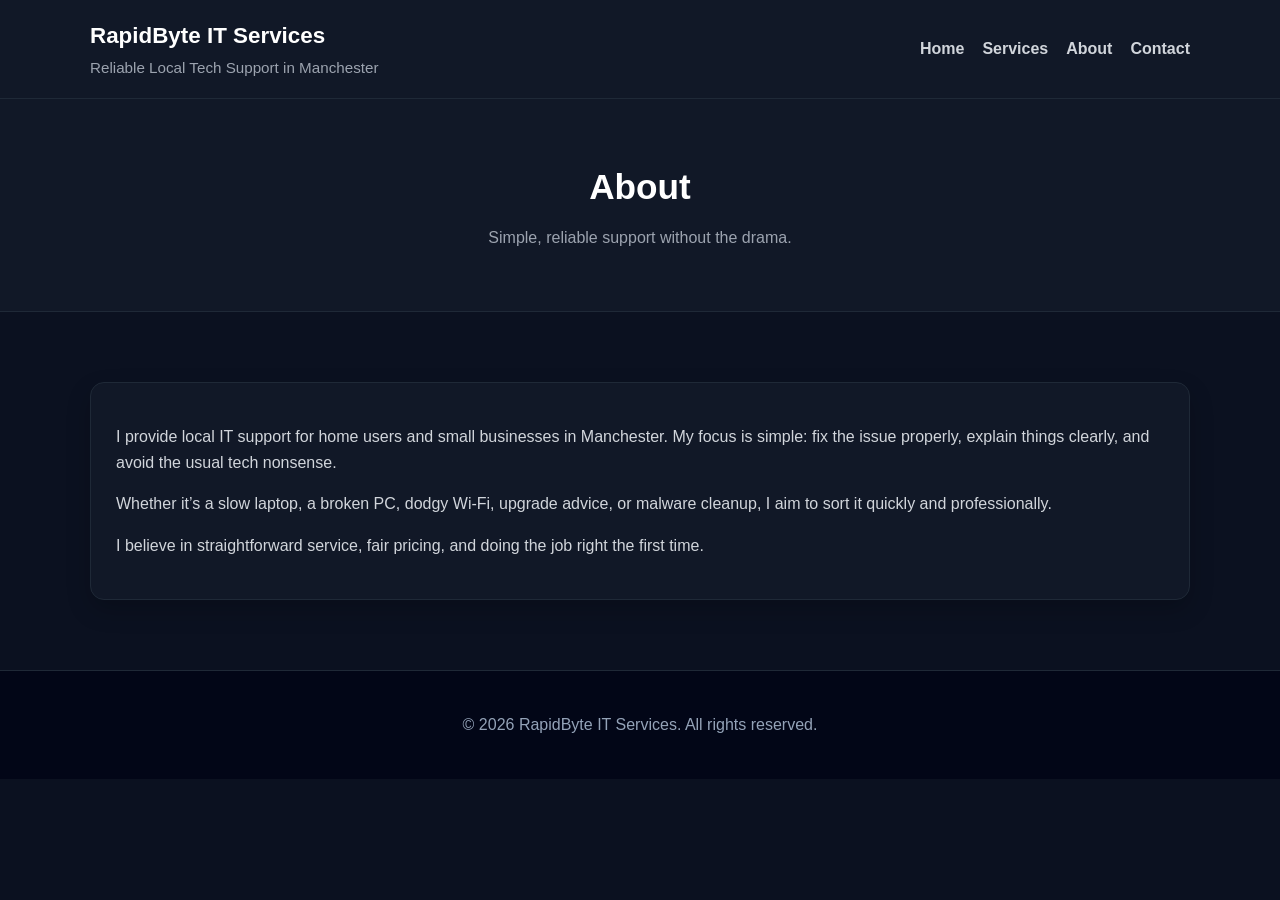
==== about.html @ 333ed22c "new" ====
<!DOCTYPE html>
<html lang="en">
<head>
    <meta charset="UTF-8">
    <meta name="viewport" content="width=device-width, initial-scale=1.0">
    <title>RapidByte IT Services | About</title>
    <link rel="stylesheet" href="style.css">
</head>
<body>

    <header class="site-header">
        <div class="container nav-container">
            <div class="brand">
                <div>
                    <h1>RapidByte IT Services</h1>
                    <p class="tagline">Reliable Local Tech Support in Manchester</p>
                </div>
            </div>

            <nav>
                <a href="index.html">Home</a>
                <a href="services.html">Services</a>
                <a href="about.html">About</a>
                <a href="contact.html">Contact</a>
            </nav>
        </div>
    </header>

    <section class="page-banner">
        <div class="container">
            <h2>About</h2>
            <p>Simple, reliable support without the drama.</p>
        </div>
    </section>

    <section>
        <div class="container about-box">
            <p>
                I provide local IT support for home users and small businesses in Manchester.
                My focus is simple: fix the issue properly, explain things clearly, and avoid the usual tech nonsense.
            </p>

            <p>
                Whether it’s a slow laptop, a broken PC, dodgy Wi-Fi, upgrade advice, or malware cleanup,
                I aim to sort it quickly and professionally.
            </p>

            <p>
                I believe in straightforward service, fair pricing, and doing the job right the first time.
            </p>
        </div>
    </section>

    <footer>
        <div class="container">
            <p>© 2026 RapidByte IT Services. All rights reserved.</p>
        </div>
    </footer>

    <script src="script.js"></script>
</body>
</html>
---- style.css ----
* {
    box-sizing: border-box;
}

body {
    margin: 0;
    font-family: Arial, sans-serif;
    background: #0b1120;
    color: #e5e7eb;
    line-height: 1.6;
}

.container {
    width: 90%;
    max-width: 1100px;
    margin: 0 auto;
}

.site-header {
    background: #111827;
    border-bottom: 1px solid #1f2937;
    position: sticky;
    top: 0;
    z-index: 1000;
}

.nav-container {
    display: flex;
    justify-content: space-between;
    align-items: center;
    gap: 20px;
    padding: 18px 0;
    flex-wrap: wrap;
}

.brand {
    display: flex;
    align-items: center;
    gap: 15px;
}

.logo {
    width: 60px;
    height: 60px;
    object-fit: contain;
    background: white;
    padding: 6px;
    border-radius: 12px;
}

.brand h1 {
    margin: 0;
    font-size: 1.4rem;
    color: #ffffff;
}

.tagline {
    margin: 2px 0 0;
    color: #9ca3af;
    font-size: 0.95rem;
}

nav {
    display: flex;
    gap: 18px;
    flex-wrap: wrap;
}

nav a {
    color: #d1d5db;
    text-decoration: none;
    font-weight: 600;
    transition: 0.3s;
}

nav a:hover {
    color: #38bdf8;
}

.hero {
    padding: 90px 0;
    text-align: center;
    background: linear-gradient(135deg, #0f172a, #1e293b);
}

.hero h2 {
    font-size: 2.7rem;
    margin-bottom: 15px;
    color: white;
}

.hero p {
    max-width: 750px;
    margin: 0 auto 20px;
    color: #cbd5e1;
    font-size: 1.1rem;
}

.hero-buttons {
    margin-top: 30px;
    display: flex;
    justify-content: center;
    gap: 15px;
    flex-wrap: wrap;
}

.btn {
    display: inline-block;
    padding: 14px 22px;
    border-radius: 10px;
    text-decoration: none;
    font-weight: 700;
    transition: 0.3s;
}

.btn-primary {
    background: #38bdf8;
    color: #0f172a;
}

.btn-primary:hover {
    background: #0ea5e9;
}

.btn-secondary {
    border: 1px solid #38bdf8;
    color: #38bdf8;
}

.btn-secondary:hover {
    background: #38bdf8;
    color: #0f172a;
}

.trust-text {
    margin-top: 25px;
    font-weight: bold;
    color: #93c5fd;
}

section {
    padding: 70px 0;
}

.page-banner {
    background: #111827;
    text-align: center;
    padding: 60px 0;
    border-bottom: 1px solid #1f2937;
}

.page-banner h2 {
    margin: 0 0 10px;
    font-size: 2.2rem;
    color: white;
}

.page-banner p {
    color: #9ca3af;
    margin: 0;
}

.card-grid {
    display: grid;
    grid-template-columns: repeat(auto-fit, minmax(260px, 1fr));
    gap: 20px;
}

.card,
.about-box,
.contact-box {
    background: #111827;
    border: 1px solid #1f2937;
    border-radius: 14px;
    padding: 25px;
    box-shadow: 0 10px 25px rgba(0, 0, 0, 0.2);
}

.card h3 {
    margin-top: 0;
    color: #38bdf8;
}

.card p,
.about-box p,
.contact-box p {
    color: #d1d5db;
}

.contact-box a {
    color: #38bdf8;
    text-decoration: none;
}

.contact-box a:hover {
    text-decoration: underline;
}

footer {
    background: #020617;
    border-top: 1px solid #1f2937;
    text-align: center;
    padding: 25px 0;
    color: #94a3b8;
}
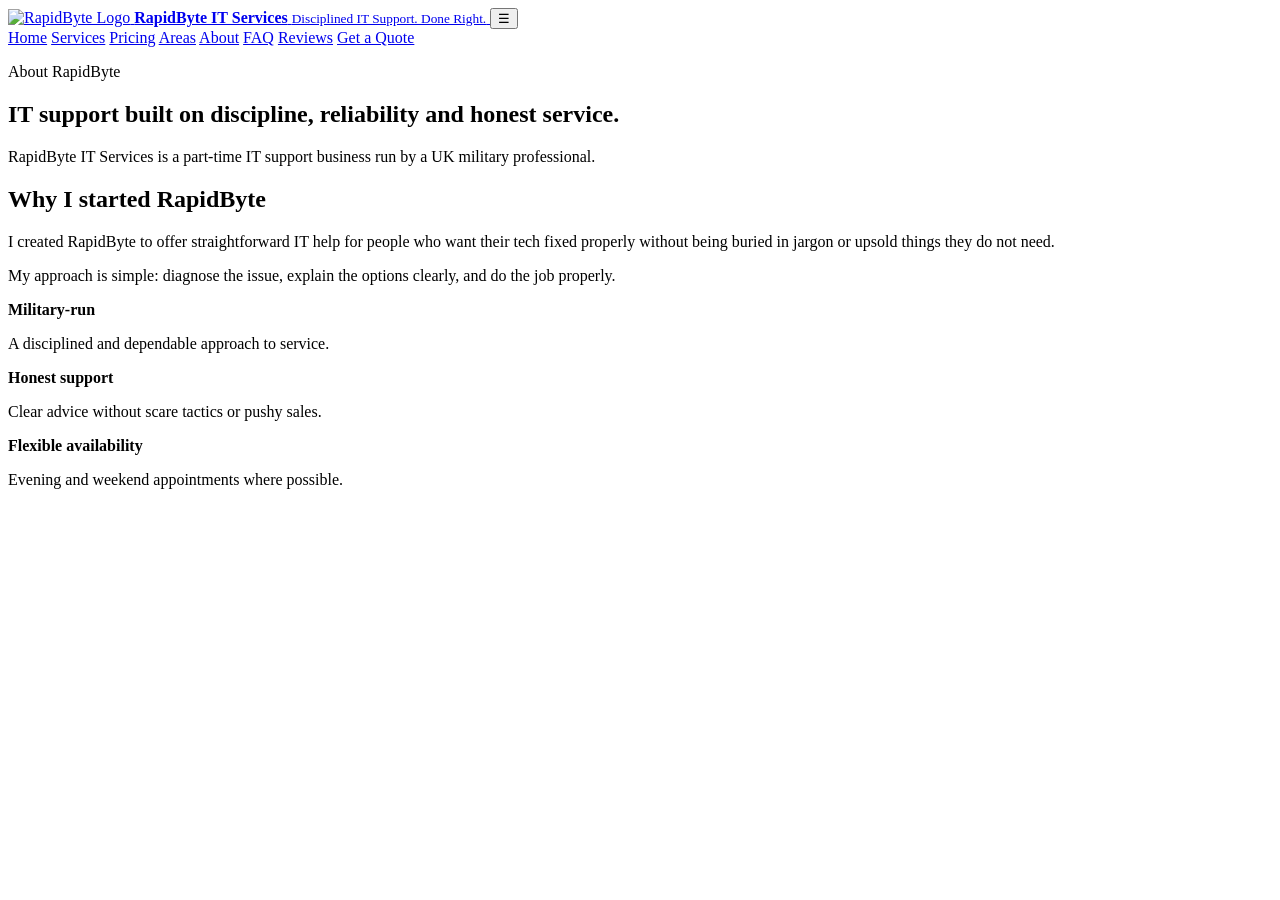
==== commit 11dc8175: "Add files via upload" ====
--- a/about.html
+++ b/about.html
@@ -1,62 +1,74 @@
 <!DOCTYPE html>
 <html lang="en">
 <head>
-    <meta charset="UTF-8">
-    <meta name="viewport" content="width=device-width, initial-scale=1.0">
-    <title>RapidByte IT Services | About</title>
-    <link rel="stylesheet" href="style.css">
+  <meta charset="UTF-8" />
+  <meta name="viewport" content="width=device-width, initial-scale=1.0" />
+  <meta name="description" content="RapidByte IT Services provides PC repairs, laptop repairs, upgrades, Wi-Fi support and honest IT help across Portsmouth, Crewe and Manchester." />
+  <title>RapidByte IT Services | PC & Laptop Repairs</title>
+  <link rel="stylesheet" href="css/style.css" />
+  <script defer src="js/main.js"></script>
 </head>
-<body>
 
-    <header class="site-header">
-        <div class="container nav-container">
-            <div class="brand">
-                <div>
-                    <h1>RapidByte IT Services</h1>
-                    <p class="tagline">Reliable Local Tech Support in Manchester</p>
-                </div>
-            </div>
+<header class="site-header">
+  <div class="container nav-wrap">
+    <a href="index.html" class="brand">
+  <img src="images/logo.png" alt="RapidByte Logo" style="height:80px;">
+      <span>
+        <strong>RapidByte IT Services</strong>
+        <small>Disciplined IT Support. Done Right.</small>
+      </span>
+    </a>
 
-            <nav>
-                <a href="index.html">Home</a>
-                <a href="services.html">Services</a>
-                <a href="about.html">About</a>
-                <a href="contact.html">Contact</a>
-            </nav>
+    <button class="menu-toggle" id="menuToggle">☰</button>
+
+    <nav class="site-nav" id="siteNav">
+      <a href="index.html">Home</a>
+      <a href="services.html">Services</a>
+      <a href="pricing.html">Pricing</a>
+      <a href="areas.html">Areas</a>
+      <a href="about.html"class="active">About</a>
+      <a href="faq.html">FAQ</a>
+      <a href="reviews.html">Reviews</a>
+      <a href="contact.html" class="nav-cta">Get a Quote</a>
+    </nav>
+  </div>
+</header>
+<main>
+  <section class="page-hero">
+    <div class="container">
+      <p class="eyebrow">About RapidByte</p>
+      <h1>IT support built on discipline, reliability and honest service.</h1>
+      <p>RapidByte IT Services is a part-time IT support business run by a UK military professional.</p>
+    </div>
+  </section>
+
+  <section class="section">
+    <div class="container split">
+      <div>
+        <h2>Why I started RapidByte</h2>
+        <p>
+          I created RapidByte to offer straightforward IT help for people who want their tech fixed properly
+          without being buried in jargon or upsold things they do not need.
+        </p>
+        <p>
+          My approach is simple: diagnose the issue, explain the options clearly, and do the job properly.
+        </p>
+      </div>
+
+      <div class="feature-list">
+        <div>
+          <strong>Military-run</strong>
+          <p>A disciplined and dependable approach to service.</p>
         </div>
-    </header>
-
-    <section class="page-banner">
-        <div class="container">
-            <h2>About</h2>
-            <p>Simple, reliable support without the drama.</p>
+        <div>
+          <strong>Honest support</strong>
+          <p>Clear advice without scare tactics or pushy sales.</p>
         </div>
-    </section>
-
-    <section>
-        <div class="container about-box">
-            <p>
-                I provide local IT support for home users and small businesses in Manchester.
-                My focus is simple: fix the issue properly, explain things clearly, and avoid the usual tech nonsense.
-            </p>
-
-            <p>
-                Whether it’s a slow laptop, a broken PC, dodgy Wi-Fi, upgrade advice, or malware cleanup,
-                I aim to sort it quickly and professionally.
-            </p>
-
-            <p>
-                I believe in straightforward service, fair pricing, and doing the job right the first time.
-            </p>
+        <div>
+          <strong>Flexible availability</strong>
+          <p>Evening and weekend appointments where possible.</p>
         </div>
-    </section>
-
-    <footer>
-        <div class="container">
-            <p>© 2026 RapidByte IT Services. All rights reserved.</p>
-        </div>
-    </footer>
-
-    <script src="script.js"></script>
-</body>
-</html>+      </div>
+    </div>
+  </section>
+</main>
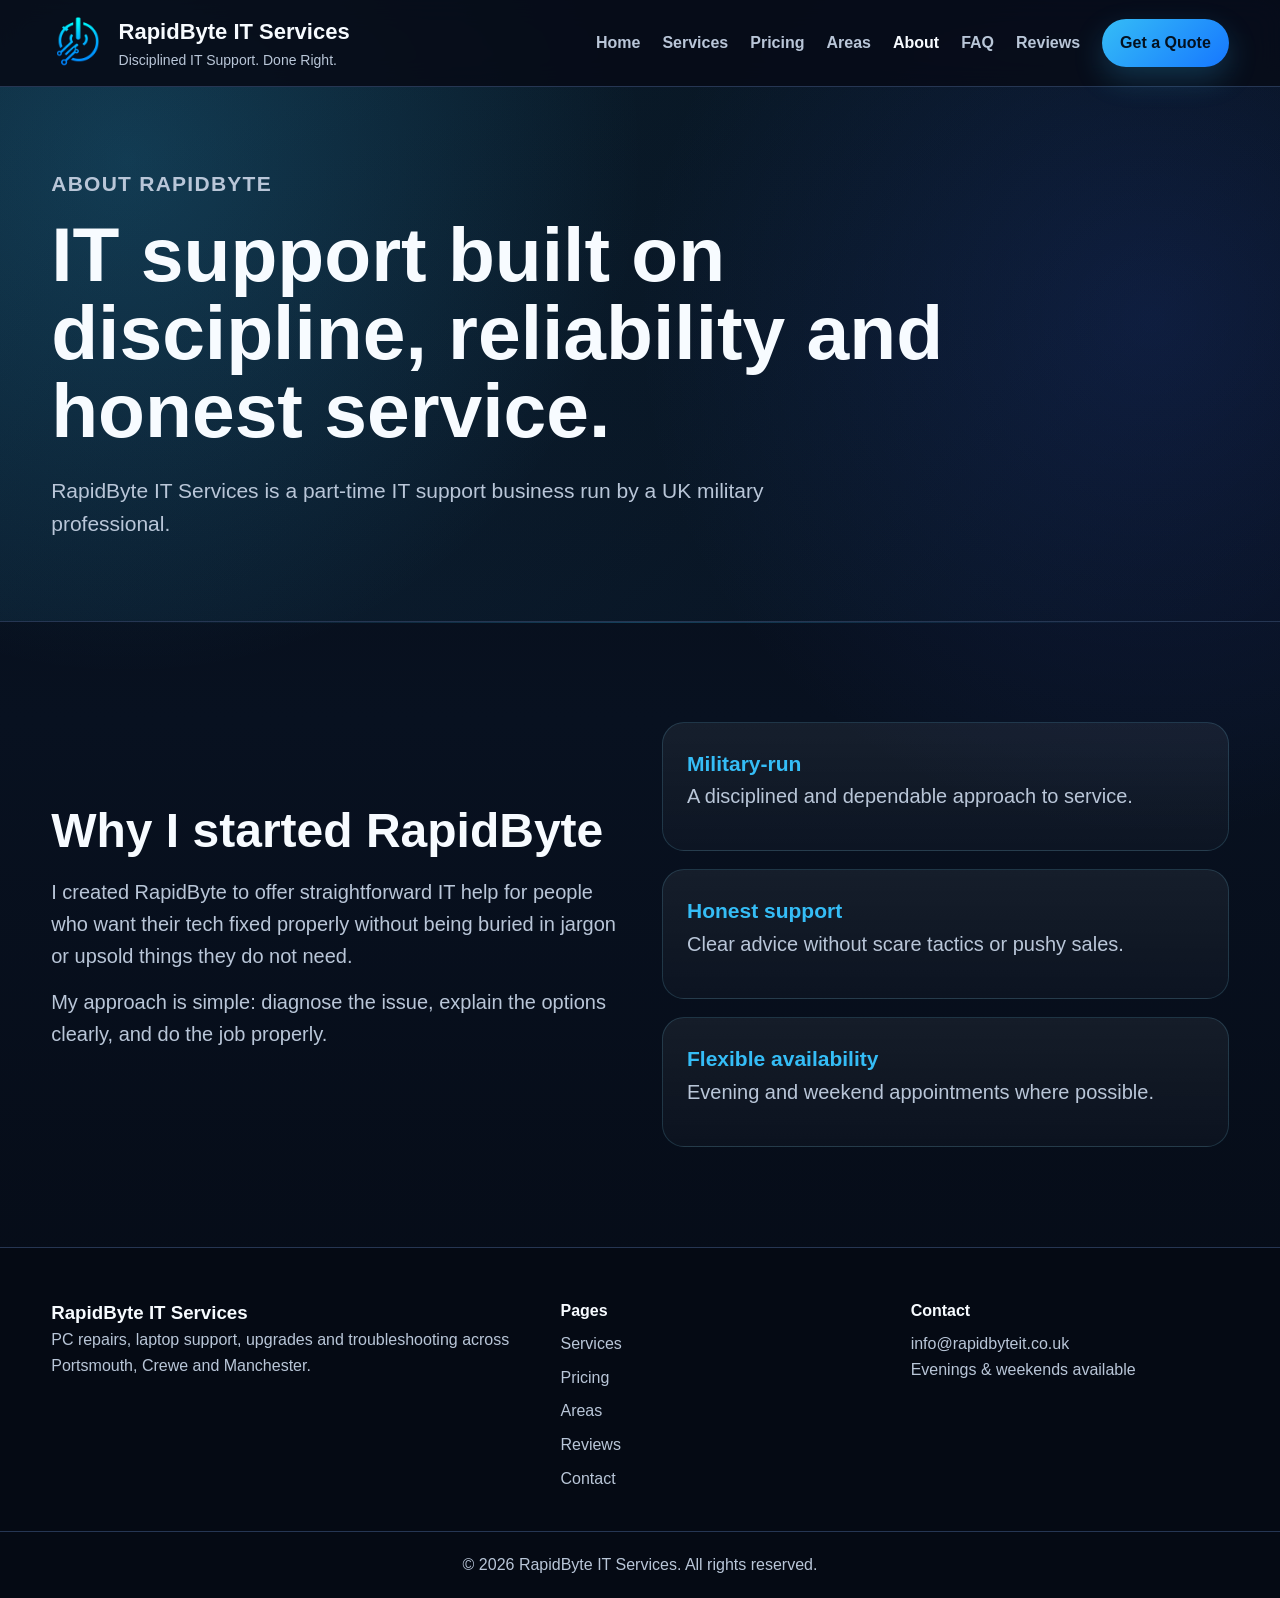
==== commit 40c144f6: "Add files via upload" ====
--- a/about.html
+++ b/about.html
@@ -71,4 +71,32 @@
       </div>
     </div>
   </section>
-</main>+</main>
+
+<footer class="site-footer">
+  <div class="container footer-grid">
+    <div>
+      <h3>RapidByte IT Services</h3>
+      <p>PC repairs, laptop support, upgrades and troubleshooting across Portsmouth, Crewe and Manchester.</p>
+    </div>
+
+    <div>
+      <h4>Pages</h4>
+      <a href="services.html">Services</a>
+      <a href="pricing.html">Pricing</a>
+      <a href="areas.html">Areas</a>
+      <a href="reviews.html">Reviews</a>
+      <a href="contact.html">Contact</a>
+    </div>
+
+    <div>
+      <h4>Contact</h4>
+      <a href="mailto:info@rapidbyteit.co.uk">info@rapidbyteit.co.uk</a>
+      <p>Evenings & weekends available</p>
+    </div>
+  </div>
+
+  <div class="footer-bottom">
+    © 2026 RapidByte IT Services. All rights reserved.
+  </div>
+</footer>
--- a/css/style.css
+++ b/css/style.css
@@ -0,0 +1,886 @@
+:root {
+  --bg: #050a14;
+  --bg-soft: #0d1526;
+  --panel: rgba(17, 27, 46, 0.82);
+  --panel-2: #15223a;
+  --border: #263653;
+  --text: #f7fbff;
+  --muted: #b9c6d8;
+  --accent: #35bdf6;
+  --accent-2: #7ee1ff;
+  --radius: 22px;
+  --shadow: 0 24px 70px rgba(0, 0, 0, 0.28);
+}
+
+* {
+  box-sizing: border-box;
+  margin: 0;
+  padding: 0;
+}
+
+html {
+  scroll-behavior: smooth;
+}
+
+body {
+  font-family: Arial, Helvetica, sans-serif;
+  background:
+    radial-gradient(circle at 10% 10%, rgba(53, 189, 246, 0.18), transparent 28%),
+    radial-gradient(circle at 90% 20%, rgba(58, 99, 255, 0.14), transparent 30%),
+    linear-gradient(180deg, #050a14 0%, #081120 45%, #050a14 100%);
+  color: var(--text);
+  line-height: 1.6;
+  overflow-x: hidden;
+}
+
+a {
+  color: inherit;
+  text-decoration: none;
+}
+
+.container {
+  width: min(92%, 1380px);
+  margin: 0 auto;
+}
+
+/* Header */
+
+.site-header {
+  position: sticky;
+  top: 0;
+  z-index: 100;
+  background: rgba(7, 13, 26, 0.88);
+  backdrop-filter: blur(14px);
+  border-bottom: 1px solid var(--border);
+}
+
+.nav-wrap {
+  min-height: 86px;
+  display: flex;
+  align-items: center;
+  justify-content: space-between;
+  gap: 28px;
+}
+
+.brand {
+  display: flex;
+  align-items: center;
+  gap: 14px;
+}
+
+.brand-mark {
+  width: 46px;
+  height: 46px;
+  display: grid;
+  place-items: center;
+  border-radius: 14px;
+  background: linear-gradient(135deg, var(--accent), #1677ff);
+  color: #03101c;
+  font-weight: 900;
+  box-shadow: 0 12px 30px rgba(53, 189, 246, 0.25);
+}
+
+.brand strong {
+  display: block;
+  font-size: 22px;
+}
+
+.brand small {
+  display: block;
+  color: var(--muted);
+  font-size: 14px;
+}
+
+.site-nav {
+  display: flex;
+  align-items: center;
+  gap: 22px;
+  font-weight: 700;
+}
+
+.site-nav a {
+  color: var(--muted);
+}
+
+.site-nav a:hover,
+.site-nav .active {
+  color: var(--text);
+}
+
+.nav-cta {
+  padding: 11px 18px;
+  border-radius: 999px;
+  background: linear-gradient(135deg, var(--accent), #1677ff);
+  color: #04111f !important;
+  box-shadow: 0 12px 30px rgba(53, 189, 246, 0.22);
+}
+
+.menu-toggle {
+  display: none;
+  background: none;
+  border: 1px solid var(--border);
+  color: var(--text);
+  padding: 8px 12px;
+  border-radius: 10px;
+  font-size: 24px;
+}
+
+/* Hero */
+
+.hero {
+  padding: 110px 0;
+}
+
+.hero-grid {
+  display: grid;
+  grid-template-columns: 1.3fr 0.7fr;
+  gap: 42px;
+  align-items: center;
+}
+
+.eyebrow {
+  color: var(--accent);
+  font-weight: 800;
+  letter-spacing: 0.06em;
+  text-transform: uppercase;
+  font-size: 14px;
+  margin-bottom: 14px;
+}
+
+h1 {
+  font-size: clamp(44px, 6vw, 78px);
+  line-height: 1.02;
+  max-width: 900px;
+  margin-bottom: 24px;
+}
+
+h2 {
+  font-size: clamp(32px, 4vw, 48px);
+  line-height: 1.1;
+  margin-bottom: 18px;
+}
+
+.hero-text {
+  font-size: 22px;
+  max-width: 780px;
+  color: var(--muted);
+  margin-bottom: 32px;
+}
+
+.hero-actions {
+  display: flex;
+  flex-wrap: wrap;
+  gap: 16px;
+  margin-bottom: 28px;
+}
+
+.stars {
+  color: #ffd166;
+  font-size: 22px;
+  letter-spacing: 2px;
+  margin-bottom: 14px;
+  position: relative;
+  z-index: 1;
+}
+
+.review-cta {
+  display: flex;
+  justify-content: space-between;
+  align-items: center;
+  gap: 40px;
+}
+
+.rating-badge {
+  display: inline-block;
+  background: rgba(255, 209, 102, 0.12);
+  color: #ffd166;
+  padding: 6px 12px;
+  border-radius: 999px;
+  font-size: 14px;
+  font-weight: 700;
+  margin-bottom: 12px;
+  border: 1px solid rgba(255, 209, 102, 0.25);
+}
+
+@media (max-width: 900px) {
+  .review-cta {
+    flex-direction: column;
+    text-align: center;
+  }
+
+  .review-button-wrap {
+    margin-top: 20px;
+  }
+}
+
+.review-card strong {
+  color: var(--accent);
+  position: relative;
+  z-index: 1;
+}
+
+.review-card .rating-badge {
+  margin-bottom: 18px;
+}
+
+.review-button-wrap {
+  display: flex;
+  align-items: center;
+  justify-content: center;
+  min-width: 260px;
+}
+
+.review-card strong {
+  color: var(--accent);
+  position: relative;
+  z-index: 1;
+}
+
+.btn {
+  display: inline-flex;
+  align-items: center;
+  justify-content: center;
+  min-height: 54px;
+  padding: 0 24px;
+  border-radius: 14px;
+  font-weight: 900;
+  transition: 0.2s ease;
+}
+
+.btn:active {
+  transform: scale(0.97);
+}
+
+.btn:hover {
+  transform: translateY(-2px);
+}
+
+.btn-primary {
+  background: linear-gradient(135deg, #35bdf6, #1677ff);
+  color: #04111f;
+  box-shadow: 0 18px 40px rgba(53, 189, 246, 0.25);
+  position: relative;
+  overflow: hidden;
+}
+
+.btn-primary::after {
+  content: "";
+  position: absolute;
+  top: 0;
+  left: -80%;
+  width: 50%;
+  height: 100%;
+  background: linear-gradient(90deg, transparent, rgba(255,255,255,0.35), transparent);
+  transform: skewX(-20deg);
+  transition: 0.5s;
+}
+
+.btn-primary:hover::after {
+  left: 130%;
+}
+
+.btn-secondary {
+  border: 1px solid rgba(126, 225, 255, 0.22);
+  background: rgba(255,255,255,0.03);
+  color: var(--text);
+}
+
+.btn-secondary:hover {
+  border-color: rgba(53,189,246,0.65);
+  background: rgba(53,189,246,0.08);
+}
+
+.trust-row {
+  display: flex;
+  flex-wrap: wrap;
+  gap: 12px;
+}
+
+.trust-row span {
+  border: 1px solid rgba(126, 225, 255, 0.16);
+  background: rgba(255,255,255,0.035);
+  padding: 10px 14px;
+  border-radius: 999px;
+  color: var(--muted);
+  font-weight: 700;
+}
+
+.hero-card {
+  background:
+    linear-gradient(180deg, rgba(53, 189, 246, 0.16), rgba(255,255,255,0.03)),
+    rgba(17, 27, 46, 0.82);
+  border: 1px solid rgba(126, 225, 255, 0.22);
+  border-radius: 26px;
+  padding: 38px;
+  box-shadow:
+    0 30px 90px rgba(0, 0, 0, 0.42),
+    inset 0 1px 0 rgba(255,255,255,0.08);
+  backdrop-filter: blur(18px);
+}
+
+.hero-card h2 {
+  font-size: 28px;
+}
+
+.hero-card ul {
+  list-style: none;
+  margin: 22px 0;
+}
+
+.hero-card li {
+  padding: 12px 0;
+  border-bottom: 1px solid rgba(126, 225, 255, 0.12);
+  color: var(--muted);
+}
+
+.hero-card li::before {
+  content: "✓";
+  color: var(--accent);
+  font-weight: 900;
+  margin-right: 10px;
+}
+
+.mini-link {
+  color: var(--accent);
+  font-weight: 900;
+}
+
+/* Trust Strip */
+
+.trust-strip {
+  padding: 28px 0;
+  background: rgba(255,255,255,0.025);
+  border-top: 1px solid var(--border);
+  border-bottom: 1px solid var(--border);
+}
+
+.trust-strip-grid {
+  display: grid;
+  grid-template-columns: repeat(4, 1fr);
+  gap: 18px;
+}
+
+.trust-strip-grid > div {
+  padding: 18px;
+  border-radius: 18px;
+  background: rgba(255,255,255,0.035);
+  border: 1px solid rgba(126,225,255,0.12);
+}
+
+.trust-strip strong {
+  display: block;
+  color: var(--accent);
+  font-size: 18px;
+}
+
+.trust-strip span {
+  color: var(--muted);
+  font-size: 15px;
+}
+
+/* Sections */
+
+.section {
+  padding: 100px 0;
+  position: relative;
+}
+
+.section::before {
+  content: "";
+  position: absolute;
+  top: 0;
+  left: 8%;
+  right: 8%;
+  height: 1px;
+  background: linear-gradient(90deg, transparent, rgba(53,189,246,0.28), transparent);
+}
+
+.alt {
+  background: rgba(255,255,255,0.025);
+  border-top: 1px solid var(--border);
+  border-bottom: 1px solid var(--border);
+}
+
+.section-head {
+  max-width: 760px;
+  margin-bottom: 36px;
+}
+
+.section-head p:last-child {
+  color: var(--muted);
+  font-size: 20px;
+}
+
+/* Cards */
+
+.card-grid {
+  display: grid;
+  gap: 24px;
+}
+
+.card-grid.four {
+  grid-template-columns: repeat(4, 1fr);
+}
+
+.card-grid.three {
+  grid-template-columns: repeat(3, 1fr);
+}
+
+.card-grid.two {
+  grid-template-columns: repeat(2, 1fr);
+}
+
+.card:hover {
+  transform: translateY(-7px) scale(1.01);
+  box-shadow:
+    0 30px 80px rgba(0, 0, 0, 0.4),
+    0 0 25px rgba(53,189,246,0.15);
+}
+
+.card:nth-child(1) { animation-delay: 0.1s; }
+.card:nth-child(2) { animation-delay: 0.2s; }
+.card:nth-child(3) { animation-delay: 0.3s; }
+.card:nth-child(4) { animation-delay: 0.4s; }
+
+.card {
+  min-height: 250px;
+  background: linear-gradient(180deg, rgba(255,255,255,0.06), rgba(255,255,255,0.025));
+  border: 1px solid rgba(126, 225, 255, 0.16);
+  border-radius: 22px;
+  padding: 32px;
+  box-shadow: 0 24px 70px rgba(0, 0, 0, 0.28);
+  backdrop-filter: blur(14px);
+  transition: 0.25s ease;
+  position: relative;
+  overflow: hidden;
+}
+
+.card::before {
+  content: "";
+  position: absolute;
+  inset: 0;
+  background: linear-gradient(135deg, rgba(53,189,246,0.14), transparent 45%);
+  opacity: 0;
+  transition: 0.25s ease;
+}
+
+.card:hover {
+  transform: translateY(-7px);
+  border-color: rgba(53, 189, 246, 0.65);
+}
+
+.card:hover::before {
+  opacity: 1;
+}
+
+.card h3,
+.card p,
+.card a {
+  position: relative;
+  z-index: 1;
+}
+
+.card h3 {
+  color: var(--accent);
+  font-size: 24px;
+  margin-bottom: 16px;
+}
+
+.card p {
+  color: var(--muted);
+  font-size: 18px;
+  margin-bottom: 18px;
+}
+
+.card a {
+  color: var(--accent);
+  font-weight: 900;
+}
+
+.card-icon {
+  display: inline-grid;
+  place-items: center;
+  width: 42px;
+  height: 42px;
+  margin-right: 10px;
+  border-radius: 12px;
+  background: rgba(53,189,246,0.12);
+  border: 1px solid rgba(53,189,246,0.25);
+}
+
+/* Steps */
+
+.steps {
+  display: grid;
+  grid-template-columns: repeat(3, 1fr);
+  gap: 24px;
+}
+
+.step {
+  background: linear-gradient(180deg, rgba(255,255,255,0.06), rgba(255,255,255,0.025));
+  border: 1px solid rgba(126, 225, 255, 0.16);
+  border-radius: 22px;
+  padding: 32px;
+  box-shadow: var(--shadow);
+}
+
+.step span {
+  display: inline-block;
+  color: var(--accent);
+  font-size: 42px;
+  font-weight: 900;
+  margin-bottom: 12px;
+}
+
+.step h3 {
+  font-size: 24px;
+  margin-bottom: 12px;
+}
+
+.step p {
+  color: var(--muted);
+  font-size: 18px;
+}
+
+/* Split / Feature List */
+
+.split {
+  display: grid;
+  grid-template-columns: 1fr 1fr;
+  gap: 44px;
+  align-items: center;
+}
+
+.split p {
+  color: var(--muted);
+  font-size: 20px;
+  margin-bottom: 14px;
+}
+
+.feature-list {
+  display: grid;
+  gap: 18px;
+}
+
+.feature-list div {
+  background: linear-gradient(180deg, rgba(255,255,255,0.06), rgba(255,255,255,0.025));
+  border: 1px solid rgba(126, 225, 255, 0.16);
+  border-radius: 22px;
+  padding: 24px;
+}
+
+.feature-list strong {
+  color: var(--accent);
+  font-size: 21px;
+}
+
+/* CTA */
+
+.cta-band {
+  padding: 80px 0;
+  background:
+    linear-gradient(135deg, rgba(53, 189, 246, 0.18), rgba(22, 119, 255, 0.1)),
+    var(--panel-2);
+  border-top: 1px solid var(--border);
+}
+
+.cta-content {
+  display: flex;
+  align-items: center;
+  justify-content: space-between;
+  gap: 28px;
+}
+
+.cta-content p {
+  color: var(--muted);
+  font-size: 20px;
+}
+
+/* Page Hero */
+
+.page-hero {
+  padding: 80px 0;
+  background: linear-gradient(135deg, rgba(53,189,246,0.12), transparent);
+  border-bottom: 1px solid var(--border);
+}
+
+.page-hero p {
+  color: var(--muted);
+  font-size: 21px;
+  max-width: 820px;
+}
+
+/* Pricing */
+
+.price-card {
+  background: linear-gradient(180deg, rgba(255,255,255,0.06), rgba(255,255,255,0.025));
+  border: 1px solid rgba(126, 225, 255, 0.16);
+  border-radius: 22px;
+  padding: 32px;
+  box-shadow: var(--shadow);
+}
+
+.price {
+  font-size: 42px;
+  color: var(--accent);
+  font-weight: 900;
+  margin: 14px 0;
+}
+
+.price-card ul {
+  margin-left: 20px;
+  color: var(--muted);
+}
+
+/* Contact Form */
+
+.form-box {
+  background: linear-gradient(180deg, rgba(255,255,255,0.06), rgba(255,255,255,0.025));
+  border: 1px solid rgba(126, 225, 255, 0.16);
+  border-radius: 22px;
+  padding: 34px;
+  box-shadow: var(--shadow);
+}
+
+.form-grid {
+  display: grid;
+  gap: 18px;
+}
+
+label {
+  font-weight: 800;
+}
+
+input,
+textarea,
+select {
+  width: 100%;
+  margin-top: 8px;
+  padding: 15px;
+  border-radius: 12px;
+  border: 1px solid rgba(126, 225, 255, 0.16);
+  background: #081225;
+  color: var(--text);
+  font-size: 16px;
+}
+
+textarea {
+  min-height: 160px;
+  resize: vertical;
+}
+
+/* FAQ */
+
+.faq-item {
+  border-bottom: 1px solid var(--border);
+  padding: 22px 0;
+}
+
+.faq-item h3 {
+  color: var(--accent);
+  margin-bottom: 8px;
+}
+
+.faq-item p {
+  color: var(--muted);
+  font-size: 18px;
+}
+
+/* Footer */
+
+.site-footer {
+  background: #050a14;
+  border-top: 1px solid var(--border);
+  padding-top: 50px;
+}
+
+.footer-grid {
+  display: grid;
+  grid-template-columns: 1.5fr 1fr 1fr;
+  gap: 32px;
+}
+
+.site-footer p,
+.site-footer a {
+  color: var(--muted);
+}
+
+.site-footer a {
+  display: block;
+  margin-top: 8px;
+}
+
+.footer-bottom {
+  text-align: center;
+  color: var(--muted);
+  border-top: 1px solid var(--border);
+  margin-top: 40px;
+  padding: 20px;
+}
+
+/* Animations */
+
+@keyframes fadeUp {
+  from {
+    opacity: 0;
+    transform: translateY(22px);
+  }
+  to {
+    opacity: 1;
+    transform: translateY(0);
+  }
+}
+
+.hero-copy,
+.hero-card,
+.card,
+.step,
+.price-card,
+.form-box {
+  animation: fadeUp 0.7s ease both;
+}
+
+/* Mobile */
+
+@media (max-width: 1000px) {
+  .hero-grid,
+  .split,
+  .cta-content {
+    grid-template-columns: 1fr;
+    display: grid;
+  }
+
+  .card-grid.four,
+  .card-grid.three,
+  .card-grid.two,
+  .steps,
+  .footer-grid,
+  .trust-strip-grid {
+    grid-template-columns: 1fr;
+  }
+
+  .menu-toggle {
+    display: block;
+  }
+
+  .site-nav {
+    display: none;
+    position: absolute;
+    top: 86px;
+    left: 0;
+    right: 0;
+    background: #070d1a;
+    border-bottom: 1px solid var(--border);
+    padding: 20px;
+    flex-direction: column;
+  }
+
+  .site-nav.open {
+    display: flex;
+  }
+
+  h1 {
+    font-size: 42px;
+  }
+
+  .hero {
+    padding: 70px 0;
+  }
+
+  @media (max-width: 1000px) {
+  .menu-toggle {
+    display: block;
+  }
+
+  .site-nav {
+    display: none;
+    position: absolute;
+    top: 86px;
+    left: 0;
+    right: 0;
+    background: #070d1a;
+    border-bottom: 1px solid var(--border);
+    padding: 20px;
+    flex-direction: column;
+  }
+
+  .site-nav.open {
+    display: flex;
+  }
+  /* =========================
+   NAV / DROPDOWN IMPROVEMENTS
+========================= */
+
+/* Make menu button clickable */
+.menu-toggle {
+  cursor: pointer;
+  transition: 0.2s ease;
+}
+
+/* Optional hover for menu button */
+.menu-toggle:hover {
+  background: rgba(255,255,255,0.05);
+}
+
+/* Nav links base */
+.site-nav a {
+  position: relative;
+  padding: 10px 14px;
+  border-radius: 10px;
+  transition: all 0.2s ease;
+  cursor: pointer;
+}
+
+/* Glow hover effect */
+.site-nav a:hover {
+  color: #fff;
+  background: rgba(53, 189, 246, 0.12);
+  box-shadow: 0 0 12px rgba(53, 189, 246, 0.4);
+  text-shadow: 0 0 8px rgba(53, 189, 246, 0.7);
+  transform: translateY(-2px);
+}
+
+/* Active page styling */
+.site-nav .active {
+  background: rgba(53, 189, 246, 0.18);
+  box-shadow: 0 0 10px rgba(53, 189, 246, 0.3);
+  color: #fff;
+}
+
+/* =========================
+   MOBILE DROPDOWN FIX
+========================= */
+
+@media (max-width: 1000px) {
+
+  .menu-toggle {
+    display: block;
+  }
+
+  .site-nav {
+    display: none;
+    position: absolute;
+    top: 86px;
+    left: 0;
+    right: 0;
+    background: #070d1a;
+    border-bottom: 1px solid var(--border);
+    padding: 20px;
+    flex-direction: column;
+    gap: 10px;
+  }
+
+  /* When menu is opened via JS */
+  .site-nav.open {
+    display: flex;
+  }
+
+  /* Make mobile links bigger/easier to tap */
+  .site-nav a {
+    width: 100%;
+    padding: 14px;
+    text-align: center;
+  }
+}
+}
+}
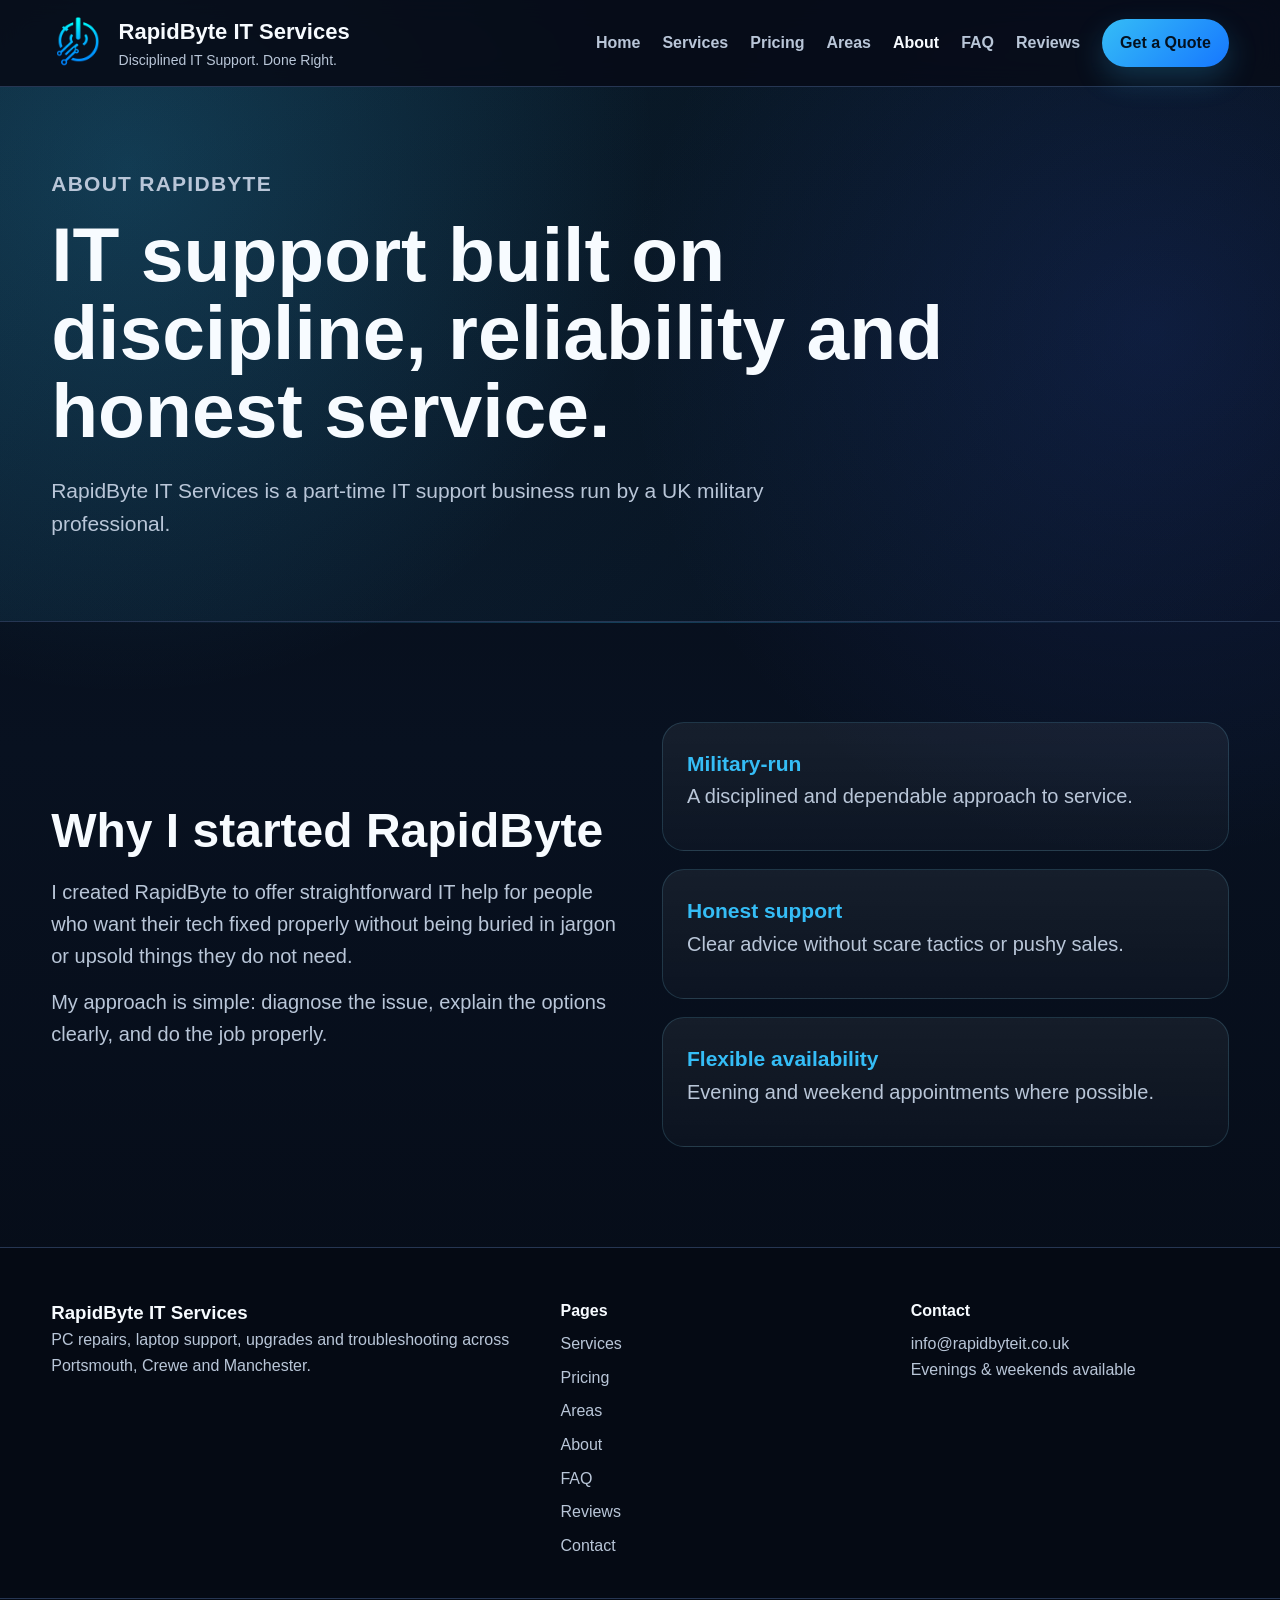
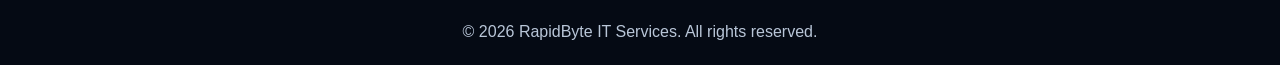
==== commit 3ce18b8f: "Add files via upload" ====
--- a/about.html
+++ b/about.html
@@ -85,6 +85,8 @@
       <a href="services.html">Services</a>
       <a href="pricing.html">Pricing</a>
       <a href="areas.html">Areas</a>
+      <a href="about.html">About</a>
+      <a href="faq.html">FAQ</a>
       <a href="reviews.html">Reviews</a>
       <a href="contact.html">Contact</a>
     </div>
